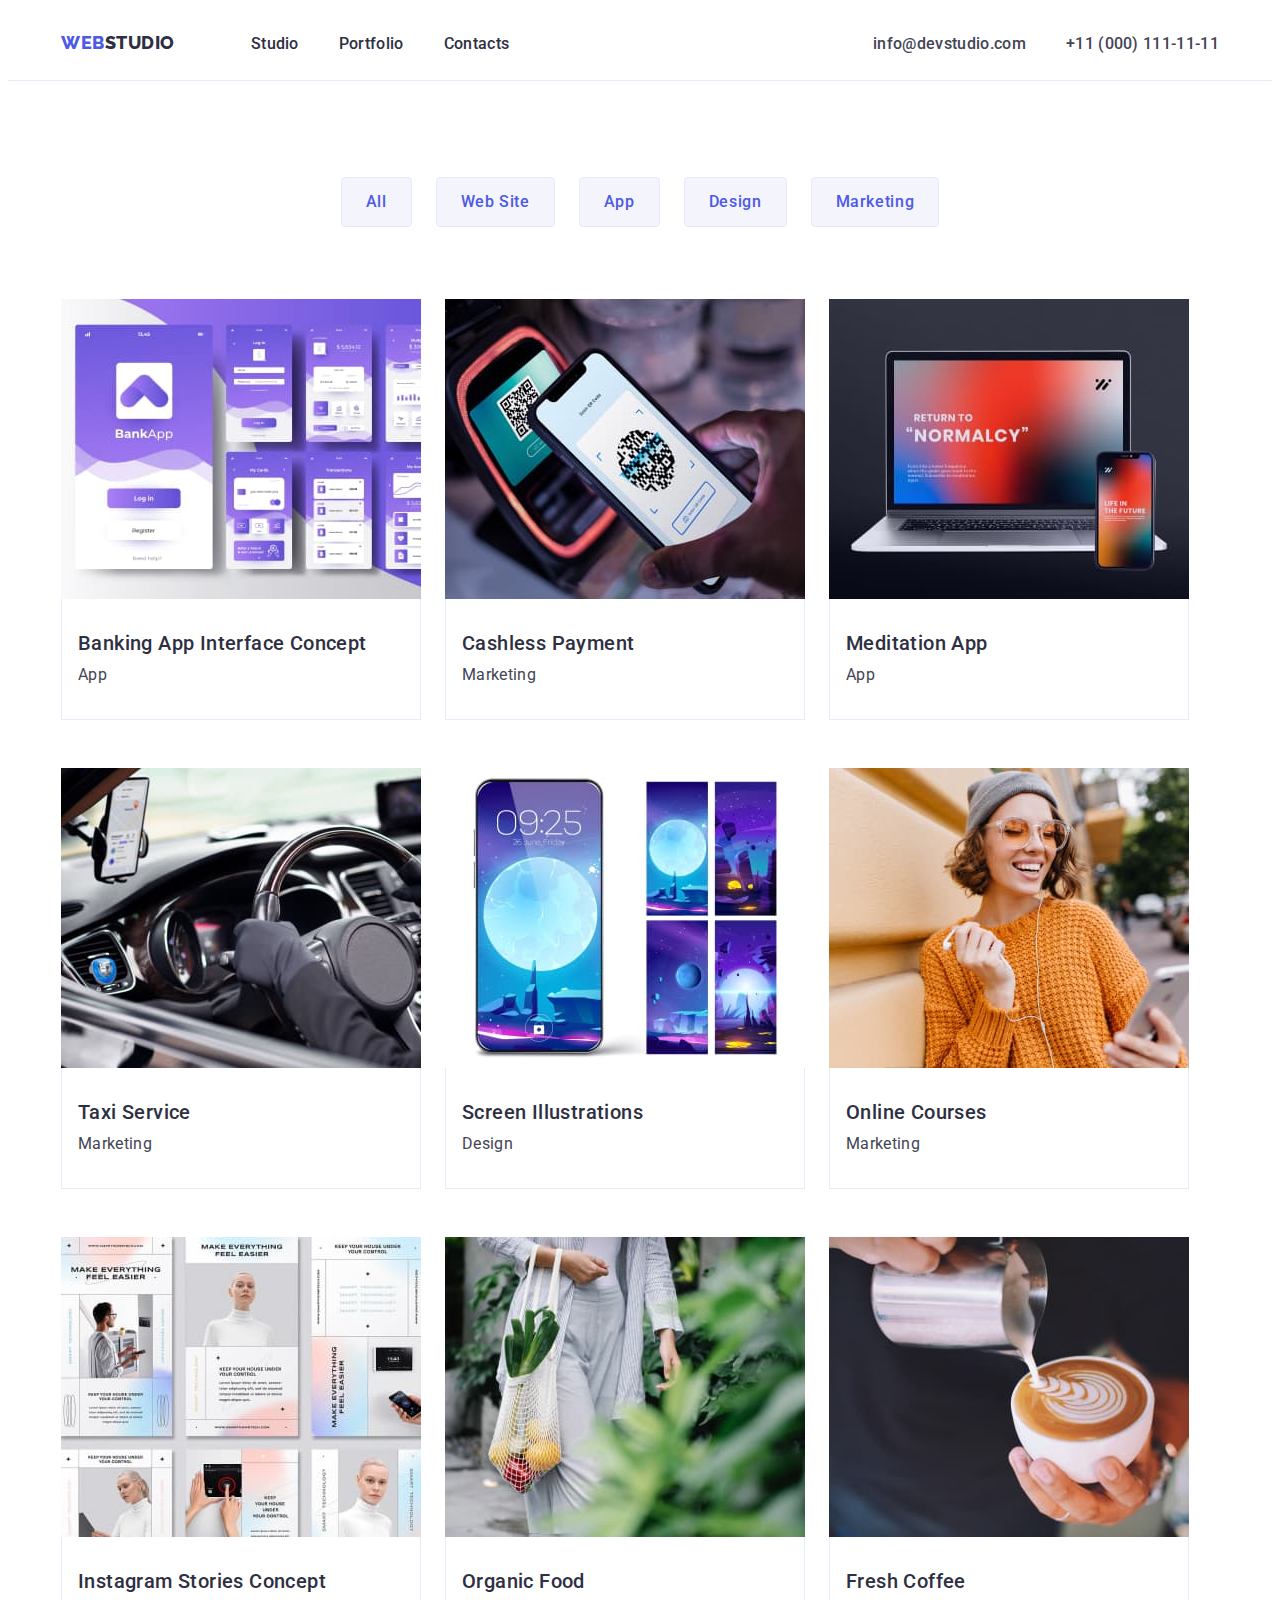
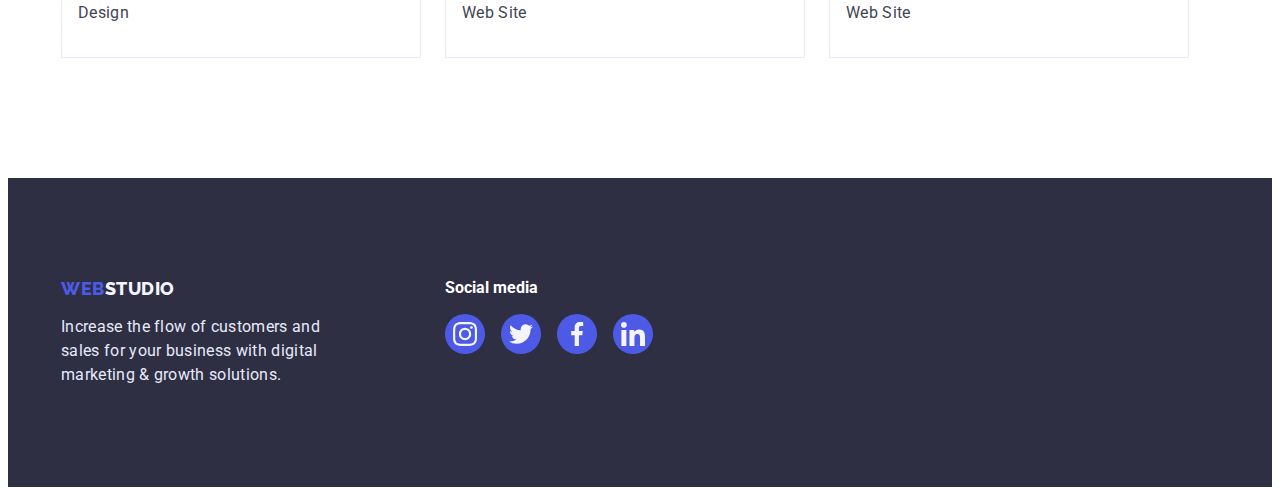
==== portfolio.html @ cd7dc467 "homework-5" ====
<!DOCTYPE html>
<html lang="en">
  <head>
    <meta charset="UTF-8" />
    <meta http-equiv="X-UA-Compatible" content="IE=edge" />
    <meta name="viewport" content="width=device-width, initial-scale=1.0" />
    <title>Portfolio</title>
    <link rel="preconnect" href="https://fonts.googleapis.com" />
    <link rel="preconnect" href="https://fonts.gstatic.com" crossorigin />
    <link
      href="https://fonts.googleapis.com/css2?family=Raleway:wght@800&family=Roboto:wght@400;500;700;900&display=swap"
      rel="stylesheet"
    />
    <link
      rel="stylesheet"
      href="https://cdnjs.cloudflare.com/ajax/libs/modern-normalize/1.1.0/modern-normalize.min.css"
      integrity="sha512-wpPYUAdjBVSE4KJnH1VR1HeZfpl1ub8YT/NKx4PuQ5NmX2tKuGu6U/JRp5y+Y8XG2tV+wKQpNHVUX03MfMFn9Q=="
      crossorigin="anonymous"
      referrerpolicy="no-referrer"
    />
    <link rel="stylesheet" href="./css/styles.css" />
  </head>
  <body>
    <header class="header-portfolio header">
      <div class="header-container container">
        <nav class="header-navigation">
          <a class="header-logo link" href="./index.html"
            >WEB<span class="header-logo">Studio</span></a
          >
          <ul class="header-list list">
            <li class="header-item">
              <a class="header-link link current" href="./index.html">Studio</a>
            </li>
            <li class="header-item">
              <a class="header-link link current" href="./portfolio.html"
                >Portfolio
              </a>
            </li>
            <li class="header-item">
              <a class="header-link link current" href="">Contacts</a>
            </li>
          </ul>
        </nav>
        <address class="header-adress">
          <ul class="adress-list list">
            <li class="adress-item">
              <a class="header-link link" href="mailto:info@devstudio.com"
                >info@devstudio.com</a
              >
            </li>
            <li class="adress-item">
              <a class="header-link link" href="tel:+110001111111"
                >+11 (000) 111-11-11</a
              >
            </li>
          </ul>
        </address>
      </div>
    </header>
    <main>
      <section class="portfolio">
        <div class="portfolio-main container">
          <h1 hidden>Portfolio</h1>
          <ul class="portfolio-list list">
            <li class="portfolio-item link">
              <button class="portfolio-btn" type="button">All</button>
            </li>
            <li class="portfolio-item link">
              <button class="portfolio-btn" type="button">Web Site</button>
            </li>
            <li class="portfolio-item link">
              <button class="portfolio-btn" type="button">App</button>
            </li>
            <li class="portfolio-item link">
              <button class="portfolio-btn" type="button">Design</button>
            </li>
            <li class="portfolio-item link">
              <button class="portfolio-btn" type="button">Marketing</button>
            </li>
          </ul>
          <ul class="portfolio-list-pic list">
            <li class="portfolio-item-pic link">
              <div class="portfolio-top-wrap">
                <a class="portfolio-link link" href="">
                <img
                  src="./images/portfolio/banking_app_interface_concept.jpg"
                  alt="Banking App Interface Concept"
                  width="360"
                  height="300"
                />
                <p class="portfolio-top-text">
                </p>
              </div>
                <div class="portfolio-border">
                  <h2 class="portfolio-subtitle">
                    Banking App Interface Concept
                  </h2>
                  <p class="portfolio-text">App</p>
                </div>
              </a>
            </li>
            <li class="portfolio-item-pic link">
              <div class="portfolio-top-wrap">
                <a class="portfolio-link link" href="">
                <img
                  src="./images/portfolio/cashless_payment.jpg"
                  alt="Cashless Payment"
                  width="360"
                  height="300"
                />
                <p  class="portfolio-top-text">14 Stylish and User-Friendly App Design Concepts · Task
                  Manager App · Calorie Tracker App · Exotic Fruit Ecommerce App
                  · Cloud Storage App</p>
              </div>
                <div class="portfolio-border">
                  <h2 class="portfolio-subtitle">Cashless Payment</h2>
                  <p class="portfolio-text">Marketing</p>
                </div>
              </a>
            </li>
            <li class="portfolio-item-pic link">
              <div class="portfolio-top-wrap">
                <a class="portfolio-link link" href="">
                <img
                  src="./images/portfolio/meditaion_app.jpg"
                  alt="Meditaion App"
                  width="360"
                  height="300"
                />
                <p  class="portfolio-top-text"></p>
              </div>
                <div class="portfolio-border">
                  <h2 class="portfolio-subtitle">Meditation App</h2>
                  <p class="portfolio-text">App</p>
                </div>
              </a>
            </li>
            <li class="portfolio-item-pic link">
              <div class="portfolio-top-wrap">
                <a class="portfolio-link link" href="">
                <img
                  src="./images/portfolio/taxi_service.jpg"
                  alt="Taxi Service"
                  width="360"
                  height="300"
                />
                <p  class="portfolio-top-text"></p>
              </div>
                <div class="portfolio-border">
                  <h2 class="portfolio-subtitle">Taxi Service</h2>
                  <p class="portfolio-text">Marketing</p>
                </div>
              </a>
            </li>
            <li class="portfolio-item-pic link">
              <div class="portfolio-top-wrap">
                <a class="portfolio-link link" href="">
                <img
                  src="./images/portfolio/screen_illustrations.jpg"
                  alt="Screen Illustrations"
                  width="360"
                  height="300"
                />
                <p  class="portfolio-top-text"></p>
              </div>
                <div class="portfolio-border">
                  <h2 class="portfolio-subtitle">Screen Illustrations</h2>
                  <p class="portfolio-text">Design</p>
                </div>
              </a>
            </li>
            <li class="portfolio-item-pic link">
              <div class="portfolio-top-wrap">
                <a class="portfolio-link link" href="">
                <img
                  src="./images/portfolio/online_courses.jpg"
                  alt="Online Courses"
                  width="360"
                  height="300"
                />
                <p  class="portfolio-top-text"></p>
              </div>
                <div class="portfolio-border">
                  <h2 class="portfolio-subtitle">Online Courses</h2>
                  <p class="portfolio-text">Marketing</p>
                </div>
              </a>
            </li>
            <li class="portfolio-item-pic link">
              <div class="portfolio-top-wrap">
                <a class="portfolio-link link" href="">
                <img
                  src="./images/portfolio/instagram_stories_concept.jpg"
                  alt="Instagram Stories Concept"
                  width="360"
                  height="300"
                />
                <p  class="portfolio-top-text"></p>
              </div>
                <div class="portfolio-border">
                  <h2 class="portfolio-subtitle">Instagram Stories Concept</h2>
                  <p class="portfolio-text">Design</p>
                </div>
              </a>
            </li>
            <li class="portfolio-item-pic link">
              <div class="portfolio-top-wrap">
                <a class="portfolio-link link" href="">
                <img
                  src="./images/portfolio/organic_food.jpg"
                  alt="Organic Food"
                  width="360"
                  height="300"
                />
                <p  class="portfolio-top-text"></p>
              </div>
                <div class="portfolio-border">
                  <h2 class="portfolio-subtitle">Organic Food</h2>
                  <p class="portfolio-text">Web Site</p>
                </div>
              </a>
            </li>
            <li class="portfolio-item-pic link">
              <div class="portfolio-top-wrap">
                <a class="portfolio-link link" href="">
                <img
                  src="./images/portfolio/fresh_coffee.jpg"
                  alt="Fresh Coffee"
                  width="360"
                  height="300"
                />
                <p  class="portfolio-top-text"></p>
              </div>
                <div class="portfolio-border">
                  <h2 class="portfolio-subtitle">Fresh Coffee</h2>
                  <p class="portfolio-text">Web Site</p>
                </div>
              </a>
            </li>
          </ul>
        </div>
      </section>
    </main>
    <!--FOOTER-->
    <footer class="footer">
      <div class="footer-main container">
        <ul class="footer-item">
          <li class="footer-item-list list">
            <a class="footer-logo link" href="./index.html"
              >WEB<span class="footer-log-end">Studio</span></a
            >
            <p class="footer-text">
              Increase the flow of customers and sales for your business with
              digital marketing & growth solutions.
            </p>
          </li>
          <li class="footer-item-list list">
            <h3 class="footer-item-title">Social media</h3>
            <ul class="footer-soc-list list">
              <li class="footer-soc-item">
                <a class="footer-soc-link link" href="">
                  <svg class="footer-soc-icon" width="16" height="16">
                    <use href="./images/team/icons.svg#icon-instagram"></use>
                  </svg>
                </a>
              </li>
              <li class="footer-soc-item">
                <a class="footer-soc-link link" href="">
                  <svg class="footer-soc-icon" width="16" height="16">
                    <use href="./images/team/icons.svg#icon-twitter"></use>
                  </svg>
                </a>
              </li>
              <li class="footer-soc-item">
                <a class="footer-soc-link link" href="">
                  <svg class="footer-soc-icon" width="16" height="16">
                    <use href="./images/team/icons.svg#icon-facebook"></use>
                  </svg>
                </a>
              </li>
              <li class="footer-soc-item">
                <a class="footer-soc-link link" href="">
                  <svg class="footer-soc-icon" width="16" height="16">
                    <use href="./images/team/icons.svg#icon-linkedin"></use>
                  </svg>
                </a>
              </li>
            </ul>
          </li>
        </ul>
      </div>
    </footer>
  </body>
</html>
---- css/styles.css ----
:root {
    --iris: #4d5ae5;
    --ocean: #404bbf;
    --navy-blue: #2e2f42;
    --green: #31d0aa;
    --slate: #434455;
    --light-slate: #8e8f99;
    --cornflower: #e7e9fc;
    --cloud: #f4f4fd;
    --navy-blue-modal: #2e2f42;
    --grey: #2e2f42;
    --white: #ffffff;
    --dairy: #fcfcfc;
}

body {
    font-family: 'Roboto', sans-serif;
    color: var(--slate);
    background-color: var(--white);
}

.title {
    font-family: 'Roboto', sans-serif;
    font-size: 56px;
    line-height: 1.07;
    text-align: center;
    letter-spacing: 0.02em;
}

.top-text {
    font-size: 16px;
    line-height: 1.5;
    letter-spacing: 0.02em;
}

h1,
h2,
h3,
h4,
p {
    margin-top: 0;
    margin-bottom: 0;
}

ul {
    margin-top: 0;
    margin-bottom: 0;
    padding-left: 0;
}

img {
    display: block;
}

.list {
    list-style: none;
}

.link {
    text-decoration: none;
}

.container {
    width: 1158px;
    margin-left: auto;
    margin-right: auto;
    padding-left: 15px;
    padding-right: 15px;
    /*border: 2px solid tomato;*/
}

/*---------------HEADER---------------*/
.header-container {
    display: flex;
    align-items: center;
}

.header-navigation {
    display: flex;
    justify-content: flex-end;
}

.header-logo,.footer-logo {
    font-family: 'Raleway', sans-serif;
    font-weight: 800;
    font-size: 18px;
    line-height: 1.17;
    letter-spacing: 0.03em;
    text-transform: uppercase;
    color: var(--iris);
    padding: 24px 0;
}

.header-logo>span {
    color: var(--navy-blue);
}

.header-list {
    display: flex;
    margin-left: 76px;
}

.header-item:not(:last-child) {
    margin-right: 40px;
}

.header-link {
    display: block;
    padding: 24px 0;

    font-weight: 500;
    font-size: 16px;
    line-height: 1.5;
    letter-spacing: 0.02em;
    color: var(--navy-blue);
    transition:color 250ms cubic-bezier(0.4, 0, 0.2, 1);
}

.header-link:hover,
.header-link:focus {
    color: var(--ocean);
}

.current {
    position: relative;
}

.current:is(:hover, :focus)::after {
    content: '';
    position: absolute;
    left: 0;
    bottom: 0;
    width: 100%;
    height: 4px;
    border-radius: 2px;
    background-color: var(--ocean);
}

.header-adress {
    display: flex;
    margin-left: auto;
}

.adress-list {
    display: flex;
}

.adress-list .adress-item+.adress-item {
    margin-left: 40px;
}

.adress-item {
    font-size: 16px;
    line-height: 1.5;
    letter-spacing: 0.02em;
    color: var(--slate);
    font-style: normal;
}

.adress-item>.link {
    font-family: 'Roboto', sans-serif;
    font-size: 16px;
    line-height: 1.5;
    letter-spacing: 0.02em;
    color: var(--slate);
}

.adress-item>.link:hover,
.adress-item>.link:focus {
    color: var(--ocean);
}

/*---------------HERO---------------*/

.hero {
    background: var(--grey);
    width: 1440px;
    margin: 0 auto;
    background-image: linear-gradient(rgba(46, 47, 66, 0.7), rgba(46, 47, 66, 0.7)), url("../images/hero/people-office.jpg");
    background-position: center;
    background-repeat: no-repeat;
    background-size: cover;
}
.hero-container {
    display: flex;
    flex-direction: column;
    padding: 188px 316px;
    background-position: center;
}

.hero-title {
    margin: 0 auto;
    width: 496px;
    margin-bottom: 48px;

    font-size: 56px;
    line-height: 1.07;
    text-align: center;
    letter-spacing: 0.02em;
    color: var(--white);
}

.hero-btn {
    display: block;
    margin: 0 auto;

    font-family: 'Roboto';
    font-style: normal;
    font-weight: 500;
    font-size: 16px;
    line-height: 1.5px;   
    color: var(--white);
    background-color: var(--iris);
    cursor: pointer;
    border-radius: 4px;
    border: none;
    position: inherit;
    width: 169px;
    height: 56px;
    transition: background-color 250ms cubic-bezier(0.4, 0, 0.2, 1);
}

.hero-btn:is(:hover, :focus) {
    background-color: var(--ocean);
}

/*---------------SECTION-FUCTIONS---------------*/

.functions {
    padding: 120px 0;
}

.functions-list {
    display: flex;
    justify-content: center;
}

.functions-list .functions-item+.functions-item {
    margin-left: 24px;
}

.functions-list .functions-item {
    width: 264px;
}

.functions-item::before {
    display: block;
    content: "";
    height: 112px;
    background-color: var(--cloud);
    background-size: 64px;
    background-repeat: no-repeat;
    background-position: center;
    border-radius: 4px;

}

.functions-item::before:is(:hover, :focus) {
    
}

.icon-antenna::before {
    background-image: url("../images/functions/antenna.svg");
}

.icon-clock::before {
    background-image: url("../images/functions/clock.svg");
}

.icon-diagram::before {
    background-image: url("../images/functions/diagram.svg");
}

.icon-astronaut::before {
    background-image: url("../images/functions/astronaut.svg");
}

.functions-item-title {
    margin-bottom: 8px;
    margin-top: 8px;

    font-weight: 500;
    font-size: 20px;
    line-height: 1.2;
    letter-spacing: 0.02em;
    cursor: pointer;
    color: var(--navy-blue);
    text-shadow: 0px 4px 4px rgba(0, 0, 0, 0.25);
}

.functions-item-text {
    font-size: 16px;
    line-height: 1.5;
    letter-spacing: 0.02em;
    color: var(--slate);
}

/*---------------ACTS---------------*/

.acts {
    padding-bottom: 120px;
}

.acts-title {
    margin-bottom: 72px;

    font-size: 36px;
    line-height: 1.11;
    text-align: center;
    letter-spacing: 0.02em;
    color: var(--navy-blue);
}

.acts-list {
    display: flex;
    justify-content: center;
}

.acts-item {
    width: 360px;
    height: 300px;
}

.acts-list .acts-item+.acts-item {
    margin-left: 24px;
}

/*---------------TEAM---------------*/

.team {
    background-color: var(--cloud);
    padding: 120px 0;
}

.team-title {
    margin-bottom: 72px;

    font-size: 36px;
    line-height: 1.11;
    text-align: center;
    letter-spacing: 0.02em;
    text-transform: capitalize;
    color: var(--navy-blue);
}

.team-list {
    display: flex;
    justify-content: center;
}

.team-list .team-item+.team-item {
    margin-left: 24px;
}

.team-item {
    background-color: var(--white);
    border-radius: 4px;
    box-shadow: 0px 2px 2px 0px rgba(46, 47, 66, 0.16);
}

.team-item-title {
    font-weight: 500;
    font-size: 20px;
    line-height: 1.2;
    letter-spacing: 0.02em;
    text-align: center;
    color: var(--navy-blue);
    margin-bottom: 8px;
}

.team-item-text {
    font-size: 16px;
    line-height: 1.5;
    letter-spacing: 0.02em;
    text-align: center;
    color: var(--slate);
    margin-bottom: 8px;
}

.team-item-wrap {
    padding: 32px 16px;
}

.team-soc-list  {
    display: flex;
    justify-content: space-between;
    gap: 8px;
}

.team-soc-item {
    width: 40px;
    height: 40px;
}

.team-soc-link {
    display: flex;
    align-items: center;
    justify-content: center;
    width: 100%;
    height: 100%;
    border-radius: 50%;
    background-color: var(--iris);
    transition: background-color 250ms cubic-bezier(0.4, 0, 0.2, 1);
}

.team-soc-icon {
    fill: var(--cloud);
}

.team-soc-link:is(:hover, :focus) {
    background-color: var(--ocean);
}

/*---------------CUSTOMERS---------------*/

.customers {
    padding: 120px 0;
}

.customers-list {
    display: flex;
    align-items: center;
    justify-content: center;
}

.customers-list .customers-item+.customers-item {
    margin-left: 24px;
}

.customers-title {
    font-size: 36px;
    line-height: 1.11; 
    text-align: center;
    letter-spacing: 2%; 
    color: var(--navy-blue);
    margin-bottom: 72px;
}

.customers-link {
    display: flex;
    align-items: center;
    justify-content: center;
    width: 168px;
    height: 88px;
    border-radius: 4px;
    border: 1px solid var(--light-slate);
    transition: background-color 250ms cubic-bezier(0.4, 0, 0.2, 1);
}

.customers-icon {
    fill: var(--light-slate);
    transition: fill 250ms cubic-bezier(0.4, 0, 0.2, 1);
}

.customers-link:is(:hover, :focus) {
    border-color: var(--ocean);
}

.customers-link:is(:hover, :focus) .customers-icon {
    fill: var(--ocean);
}

/*---------------FOOTER---------------*/

.footer {
    padding: 100px 0;
    background-color: var(--navy-blue);
}

.footer-item {
    display: flex;
    align-items: ;
}

.footer-item-list:not(:last-child) {
    margin-right: 120px;
}

.footer-text {
    width: 264px;
    margin-top: 16px;

    font-size: 16px;
    line-height: 1.5;
    letter-spacing: 0.02em;
    color: var(--cornflower);
}

.footer-logo {
    margin-bottom: 16px;
}

.footer-logo>span {
    color: var(--cloud);
}

.footer-item-title {
    font-style: Medium;
    font-size: 16px;
    line-height: 1.28;
    align-items: left;
    color: var(--white);
    letter-spacing: 2%;
    margin-bottom: 16px;
}

.footer-soc-list {
    display: flex;
    gap: 16px;
}

.footer-soc-item {
    width: 40px;
    height: 40px;
}

.footer-soc-link {
    display: flex;
    align-items: center;
    justify-content: center;
    width: 100%;
    height: 100%;
    border-radius: 50%;
    background-color: var(--iris);
    transition: background-color 250ms cubic-bezier(0.4, 0, 0.2, 1);
}

.footer-soc-icon {
    width: 24px;
    height: 24px;
    fill: var(--cloud);
}

.footer-soc-link:is(:hover, :focus) {
    background-color: var(--green);
}

/*---------------PORTFOLIO---------------*/

.header-portfolio {
    border-bottom: 1px solid var(--cornflower);
}

.portfolio {
    padding-top: 96px;
    padding-bottom: 120px;
}

.portfolio-list {
    display: flex;
    justify-content: center;
}

.portfolio-list .portfolio-item+.portfolio-item {
    margin-left: 24px;
}

.portfolio-btn {
    display: block;
    padding: 12px 24px 12px 24px;
    font-family: "Roboto", sans-serif;
    font-weight: 500;
    font-size: 16px;
    line-height: 1.5;
    letter-spacing: 0.04em;
    cursor: pointer;
    color: var(--iris);
    background-color: var(--cloud);
    border: 1px solid var(--cornflower);
    border-radius: 4px;
    transition: background-color 250ms cubic-bezier(0.4, 0, 0.2, 1), color 250ms cubic-bezier(0.4, 0, 0.2, 1), box-shadow 250ms cubic-bezier(0.4, 0, 0.2, 1);
}

.portfolio-btn:hover,
.portfolio-btn:focus {
    color: var(--white);
    background-color: var(--ocean);
    box-shadow: 0px 2px 1px rgba(0, 0, 0, 0.12);
}

.portfolio-link {
    display: block;
    transition: color 250ms linear, box-shadow 250ms cubic-bezier(0.4, 0, 0.2, 1);
}

.portfolio-list-pic {
    display: flex;
    flex-wrap: wrap;
    margin-top: 72px;
}

.portfolio-item-pic {
    width: 360px;
    margin-right: 24px;
    margin-bottom: 48px;
}

.portfolio-item-pic:is(:hover, :focus) {
    box-shadow: 0px 2px 2px rgba(46, 47, 66, 0.16);
}

.portfolio-item-pic:nth-child(3n) {
    margin-right: 0;
}

.portfolio-item-pic:nth-last-child(-n+3) {
    margin-bottom: 0;
}

.portfolio-item-pic:is(:hover, :focus) .portfolio-top-text{
    display: block;
    transform: translate(0);
    box-shadow: 0px 2px 2px rgba(46, 47, 66, 0.16);
}

.portfolio-top-wrap {
    position: relative;
    overflow: hidden;
}

.portfolio-top-text {
    position: absolute;
    top: 0;
    font-size: 16px;
    line-height: 1.5;
    letter-spacing: 0.02em;
    color: var(--cloud);
    background-color: var(--iris);
    padding: 40px 32px;
    width: 100%;
    height: 100%;
    transform: translateY(100%);
    opacity: 0.95;
    transition: transform 250ms cubic-bezier(0.4, 0, 0.2, 1);
}

.portfolio-subtitle {
    font-weight: 500;
    font-size: 20px;
    line-height: 1.2;
    letter-spacing: 0.02em;
    color: var(--navy-blue);
}

.portfolio-text {
    font-size: 16px;
    line-height: 1.5;
    letter-spacing: 0.02em;
    color: var(--slate);
    margin-top: 8px;
}

.portfolio-border {
    padding-top: 32px;
    padding-left: 16px;
    padding-bottom: 32px;
    border-top: 1px solid --white;
    border-right: 1px solid #E7E9FC;
    border-left: 1px solid #E7E9FC;
    border-bottom: 1px solid #E7E9FC;
}

/*---------------BACKDROP---------------*/

.backdrop {
    position: fixed;
    top: 0;
    width: 100%;
    height: 100%;
    background-color: rgba(23, 26, 36, 0.432);
    transition: opacity 300ms linear, visibility 250ms cubic-bezier(0.4, 0, 0.2, 1);
}

.modal {
    width: 408px;
    min-height: 576px;
    background-color: var(--dairy);
    border-radius: 4px;
    position: absolute;
    top: 50%;
    left: 50%;
    transform: translate(-50%, -50%) scale(1) rotate(0);
    transition: transform 250ms cubic-bezier(0.4, 0, 0.2, 1);
    padding: 24px;
}

.backdrop.is-hidden .modal {
    transform: translate(-50%, -50%) scale(0) rotate(-360deg);
}

.modal-close-btn {
    position: absolute;
    top: 24px;
    right: 24px;
    display: flex;
    justify-content: center;
    align-items: center;
    width: 24px;
    height: 24px;
    background-color: var(--cornflower);
    border: 1px solid rgba(0, 0, 0, 0.1);
    border-radius: 50%;
}

.is-hidden {
    opacity: 0;
    visibility: hidden;
    pointer-events: none;
}

.modal-close-icon {
    fill: var(--navy-blue);
}
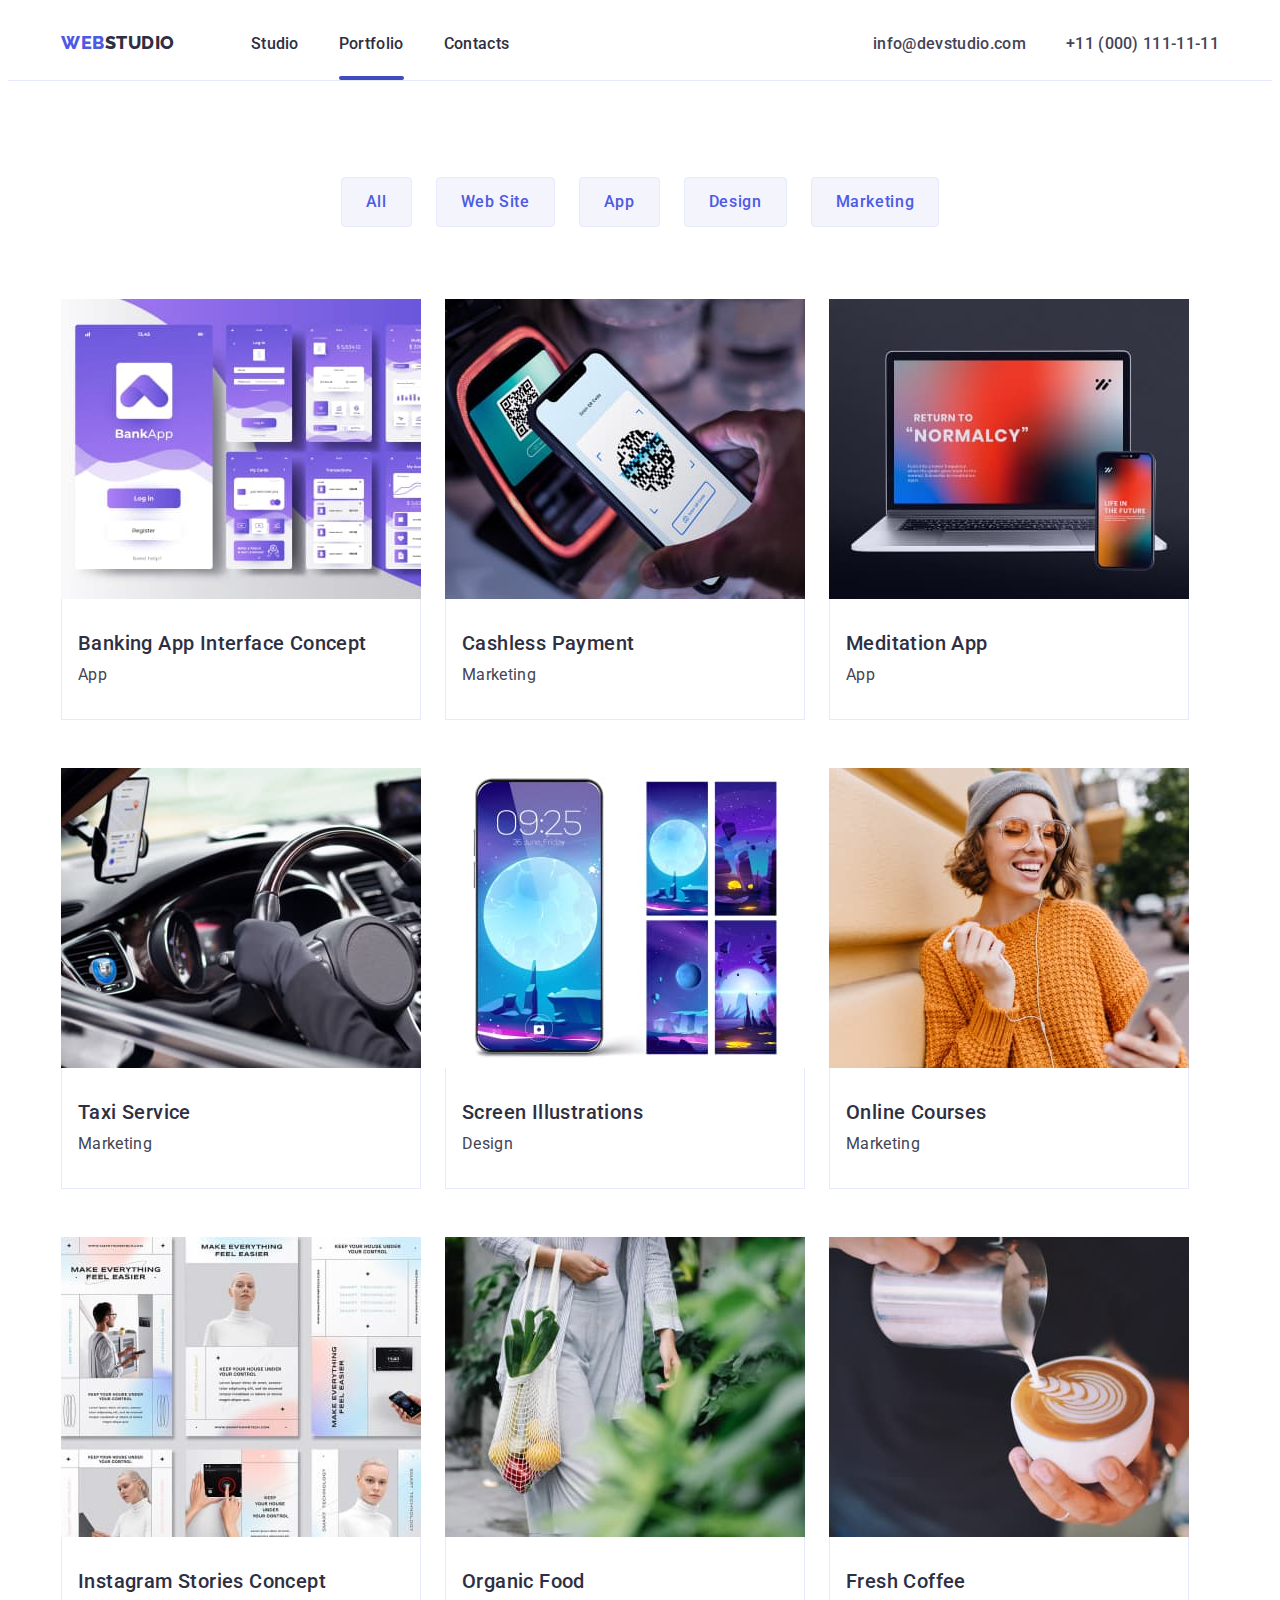
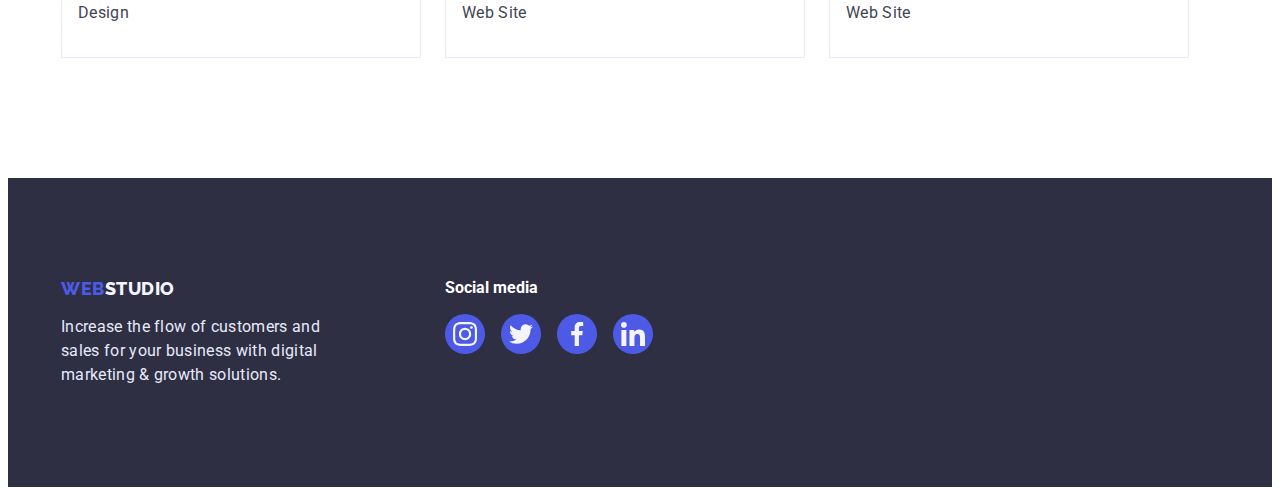
==== commit e5dcf63a: "homework-5" ====
--- a/portfolio.html
+++ b/portfolio.html
@@ -29,7 +29,7 @@
           >
           <ul class="header-list list">
             <li class="header-item">
-              <a class="header-link link current" href="./index.html">Studio</a>
+              <a class="header-link link" href="./index.html">Studio</a>
             </li>
             <li class="header-item">
               <a class="header-link link current" href="./portfolio.html"
@@ -37,7 +37,7 @@
               </a>
             </li>
             <li class="header-item">
-              <a class="header-link link current" href="">Contacts</a>
+              <a class="header-link link" href="">Contacts</a>
             </li>
           </ul>
         </nav>
--- a/css/styles.css
+++ b/css/styles.css
@@ -125,7 +125,7 @@
     position: relative;
 }
 
-.current:is(:hover, :focus)::after {
+.current::after {
     content: '';
     position: absolute;
     left: 0;
